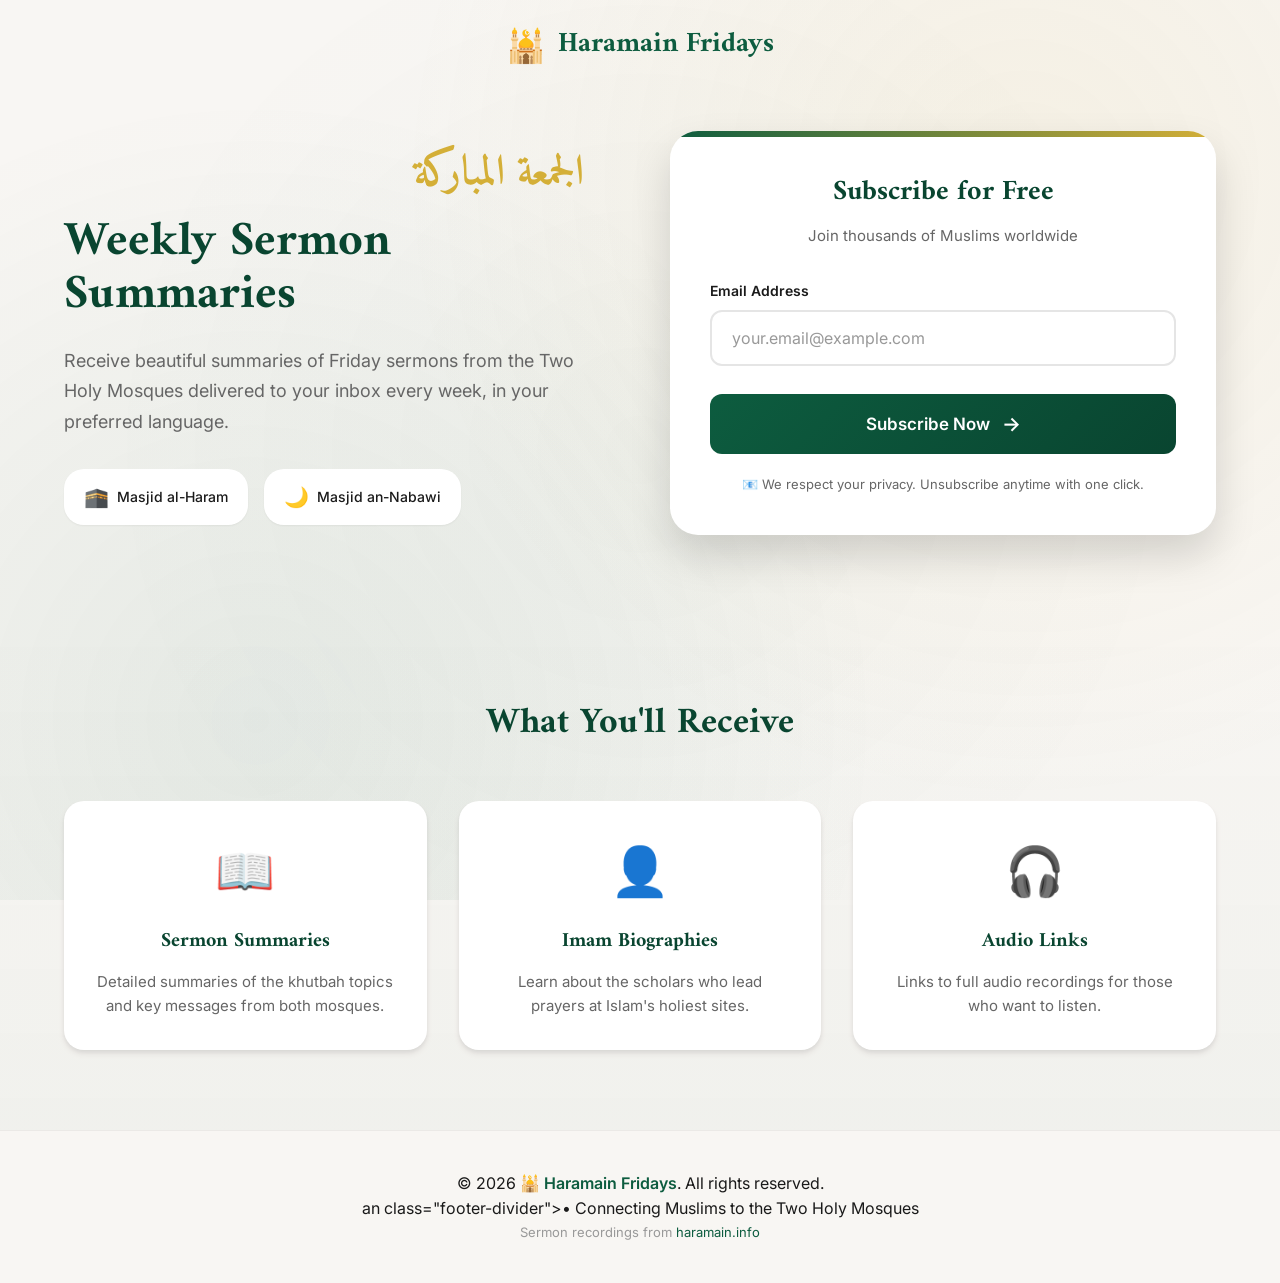
==== website/index.html @ d0ba0ccd "Rebrand to Haramain Fridays" ====
<!DOCTYPE html>
<html lang="en">

<head>
    <meta charset="UTF-8">
    <meta name="viewport" content="width=device-width, initial-scale=1.0">
    <title>Haramain Fridays - Weekly Sermon Summaries</title>
    <meta name="description"
        content="Subscribe to receive weekly Friday sermon summaries from Masjid al-Haram and Masjid an-Nabawi in your preferred language.">
    <link rel="stylesheet" href="index.css">
    <link rel="preconnect" href="https://fonts.googleapis.com">
    <link rel="preconnect" href="https://fonts.gstatic.com" crossorigin>
    <link
        href="https://fonts.googleapis.com/css2?family=Amiri:wght@400;700&family=Inter:wght@400;500;600;700&display=swap"
        rel="stylesheet">
</head>

<body>
    <div class="background-pattern"></div>

    <header>
        <nav class="container">
            <div class="logo">
                <span class="logo-icon">🕌</span>
                <span class="logo-text">Haramain Fridays</span>
            </div>
        </nav>
    </header>

    <main>
        <section class="hero">
            <div class="container">
                <div class="hero-content">
                    <h1 class="hero-title">
                        <span class="arabic-text">الجمعة المباركة</span>
                        <span class="english-text">Weekly Sermon Summaries</span>
                    </h1>
                    <p class="hero-subtitle">
                        Receive beautiful summaries of Friday sermons from the Two Holy Mosques
                        delivered to your inbox every week, in your preferred language.
                    </p>

                    <div class="features">
                        <div class="feature">
                            <span class="feature-icon">🕋</span>
                            <span>Masjid al-Haram</span>
                        </div>
                        <div class="feature">
                            <span class="feature-icon">🌙</span>
                            <span>Masjid an-Nabawi</span>
                        </div>

                    </div>
                </div>

                <div class="subscribe-card" id="subscribe-section">
                    <div class="card-header">
                        <h2>Subscribe for Free</h2>
                        <p>Join thousands of Muslims worldwide</p>
                    </div>

                    <form id="subscribe-form" class="subscribe-form">
                        <div class="form-group">
                            <label for="email">Email Address</label>
                            <input type="email" id="email" name="email" placeholder="your.email@example.com" required
                                autocomplete="email">
                        </div>

                        <input type="hidden" id="language" name="language" value="en">

                        <button type="submit" class="btn-subscribe" id="submit-btn">
                            <span class="btn-text">Subscribe Now</span>
                            <span class="btn-icon">→</span>
                        </button>
                    </form>

                    <div id="success-message" class="success-message hidden">
                        <div class="success-icon">✓</div>
                        <h3>Subscription Confirmed!</h3>
                        <p>Jazakallah Khair! You'll receive your first sermon summary this Friday.</p>
                    </div>

                    <div id="error-message" class="error-message hidden">
                        <p></p>
                    </div>

                    <p class="privacy-note">
                        📧 We respect your privacy. Unsubscribe anytime with one click.
                    </p>
                </div>
            </div>
        </section>

        <section class="preview-section">
            <div class="container">
                <h2 class="section-title">What You'll Receive</h2>
                <div class="preview-grid">
                    <div class="preview-item">
                        <div class="preview-icon">📖</div>
                        <h3>Sermon Summaries</h3>
                        <p>Detailed summaries of the khutbah topics and key messages from both mosques.</p>
                    </div>
                    <div class="preview-item">
                        <div class="preview-icon">👤</div>
                        <h3>Imam Biographies</h3>
                        <p>Learn about the scholars who lead prayers at Islam's holiest sites.</p>
                    </div>
                    <div class="preview-item">
                        <div class="preview-icon">🎧</div>
                        <h3>Audio Links</h3>
                        <p>Links to full audio recordings for those who want to listen.</p>
                    </div>
                </div>
            </div>
        </section>
    </main>

    <footer>
        <div class="container">
            <p class="copyright">&copy; 2026 <span class="footer-brand">🕌 Haramain Fridays</span>. All rights reserved.
            </p>an class="footer-divider">•</span>
            <span>Connecting Muslims to the Two Holy Mosques</span>
            </p>
            <p class="footer-copyright">
                Sermon recordings from <a href="http://www.haramain.info" target="_blank">haramain.info</a>
            </p>
        </div>
    </footer>

    <script>
        const form = document.getElementById('subscribe-form');
        const submitBtn = document.getElementById('submit-btn');
        const successMessage = document.getElementById('success-message');
        const errorMessage = document.getElementById('error-message');

        form.addEventListener('submit', async (e) => {
            e.preventDefault();

            const email = document.getElementById('email').value;
            const language = document.getElementById('language').value;

            // Disable button and show loading
            submitBtn.disabled = true;
            submitBtn.querySelector('.btn-text').textContent = 'Subscribing...';

            try {
                const response = await fetch('/subscribe', {
                    method: 'POST',
                    headers: {
                        'Content-Type': 'application/json',
                    },
                    body: JSON.stringify({ email, language }),
                });

                const data = await response.json();

                if (response.ok) {
                    form.classList.add('hidden');
                    successMessage.classList.remove('hidden');
                    errorMessage.classList.add('hidden');
                } else {
                    throw new Error(data.error || 'Subscription failed');
                }
            } catch (error) {
                errorMessage.querySelector('p').textContent = error.message;
                errorMessage.classList.remove('hidden');
                submitBtn.disabled = false;
                submitBtn.querySelector('.btn-text').textContent = 'Subscribe Now';
            }
        });
    </script>
</body>

</html>
---- website/index.css ----
/* ===== CSS Variables ===== */
:root {
    --color-primary: #0d5c3f;
    --color-primary-dark: #094530;
    --color-primary-light: #1a7a54;
    --color-gold: #d4af37;
    --color-gold-light: #e8c864;
    --color-background: #f8f6f3;
    --color-surface: #ffffff;
    --color-text: #1a1a1a;
    --color-text-muted: #666666;
    --color-success: #10b981;
    --color-error: #ef4444;
    
    --font-heading: 'Amiri', serif;
    --font-body: 'Inter', -apple-system, BlinkMacSystemFont, sans-serif;
    
    --shadow-sm: 0 1px 2px rgba(0, 0, 0, 0.05);
    --shadow-md: 0 4px 6px rgba(0, 0, 0, 0.07), 0 2px 4px rgba(0, 0, 0, 0.05);
    --shadow-lg: 0 10px 25px rgba(0, 0, 0, 0.1), 0 5px 10px rgba(0, 0, 0, 0.05);
    --shadow-xl: 0 20px 40px rgba(0, 0, 0, 0.15);
    
    --radius-sm: 8px;
    --radius-md: 12px;
    --radius-lg: 20px;
    --radius-xl: 28px;
}

/* ===== Reset & Base ===== */
*, *::before, *::after {
    box-sizing: border-box;
    margin: 0;
    padding: 0;
}

html {
    scroll-behavior: smooth;
}

body {
    font-family: var(--font-body);
    background: var(--color-background);
    color: var(--color-text);
    line-height: 1.6;
    min-height: 100vh;
    overflow-x: hidden;
}

.container {
    width: 100%;
    max-width: 1200px;
    margin: 0 auto;
    padding: 0 24px;
}

/* ===== Background Pattern ===== */
.background-pattern {
    position: fixed;
    top: 0;
    left: 0;
    right: 0;
    bottom: 0;
    background: 
        radial-gradient(circle at 20% 80%, rgba(13, 92, 63, 0.08) 0%, transparent 50%),
        radial-gradient(circle at 80% 20%, rgba(212, 175, 55, 0.08) 0%, transparent 50%),
        radial-gradient(circle at 50% 50%, rgba(13, 92, 63, 0.03) 0%, transparent 70%);
    pointer-events: none;
    z-index: -1;
}

/* ===== Header ===== */
header {
    padding: 20px 0;
    position: relative;
    z-index: 10;
}

nav {
    display: flex;
    justify-content: center;
    align-items: center;
}

.logo {
    display: flex;
    align-items: center;
    gap: 12px;
}

.logo-icon {
    font-size: 32px;
}

.logo-text {
    font-family: var(--font-heading);
    font-size: 28px;
    font-weight: 700;
    color: var(--color-primary);
}

/* ===== Hero Section ===== */
.hero {
    padding: 40px 0 80px;
}

.hero .container {
    display: grid;
    grid-template-columns: 1fr 1fr;
    gap: 60px;
    align-items: center;
}

.hero-content {
    max-width: 520px;
}

.hero-title {
    margin-bottom: 24px;
}

.arabic-text {
    display: block;
    font-family: var(--font-heading);
    font-size: 42px;
    color: var(--color-gold);
    margin-bottom: 8px;
    direction: rtl;
}

.english-text {
    display: block;
    font-family: var(--font-heading);
    font-size: 48px;
    font-weight: 700;
    color: var(--color-primary-dark);
    line-height: 1.1;
}

.hero-subtitle {
    font-size: 18px;
    color: var(--color-text-muted);
    margin-bottom: 32px;
    line-height: 1.7;
}

.features {
    display: flex;
    flex-wrap: wrap;
    gap: 16px;
}

.feature {
    display: flex;
    align-items: center;
    gap: 8px;
    background: var(--color-surface);
    padding: 12px 20px;
    border-radius: var(--radius-lg);
    box-shadow: var(--shadow-sm);
    font-size: 14px;
    font-weight: 500;
    color: var(--color-text);
}

.feature-icon {
    font-size: 20px;
}

/* ===== Subscribe Card ===== */
.subscribe-card {
    background: var(--color-surface);
    border-radius: var(--radius-xl);
    padding: 40px;
    box-shadow: var(--shadow-xl);
    position: relative;
    overflow: hidden;
}

.subscribe-card::before {
    content: '';
    position: absolute;
    top: 0;
    left: 0;
    right: 0;
    height: 6px;
    background: linear-gradient(90deg, var(--color-primary), var(--color-gold));
}

.card-header {
    text-align: center;
    margin-bottom: 32px;
}

.card-header h2 {
    font-family: var(--font-heading);
    font-size: 28px;
    color: var(--color-primary-dark);
    margin-bottom: 8px;
}

.card-header p {
    color: var(--color-text-muted);
    font-size: 15px;
}

/* ===== Form Styles ===== */
.subscribe-form {
    display: flex;
    flex-direction: column;
    gap: 20px;
}

.form-group {
    display: flex;
    flex-direction: column;
    gap: 8px;
}

.form-group label {
    font-size: 14px;
    font-weight: 600;
    color: var(--color-text);
}

.form-group input,
.form-group select {
    padding: 16px 20px;
    border: 2px solid #e5e5e5;
    border-radius: var(--radius-md);
    font-size: 16px;
    font-family: var(--font-body);
    transition: all 0.2s ease;
    background: var(--color-surface);
}

.form-group input:focus,
.form-group select:focus {
    outline: none;
    border-color: var(--color-primary);
    box-shadow: 0 0 0 4px rgba(13, 92, 63, 0.1);
}

.form-group input::placeholder {
    color: #999;
}

.btn-subscribe {
    display: flex;
    align-items: center;
    justify-content: center;
    gap: 12px;
    padding: 18px 32px;
    background: linear-gradient(135deg, var(--color-primary) 0%, var(--color-primary-dark) 100%);
    color: white;
    border: none;
    border-radius: var(--radius-md);
    font-size: 17px;
    font-weight: 600;
    font-family: var(--font-body);
    cursor: pointer;
    transition: all 0.3s ease;
    margin-top: 8px;
}

.btn-subscribe:hover {
    transform: translateY(-2px);
    box-shadow: 0 8px 20px rgba(13, 92, 63, 0.3);
}

.btn-subscribe:active {
    transform: translateY(0);
}

.btn-subscribe:disabled {
    opacity: 0.7;
    cursor: not-allowed;
    transform: none;
}

.btn-icon {
    font-size: 20px;
    transition: transform 0.3s ease;
}

.btn-subscribe:hover .btn-icon {
    transform: translateX(4px);
}

.privacy-note {
    text-align: center;
    font-size: 13px;
    color: var(--color-text-muted);
    margin-top: 20px;
}

/* ===== Success/Error Messages ===== */
.success-message {
    text-align: center;
    padding: 24px;
}

.success-icon {
    width: 64px;
    height: 64px;
    background: var(--color-success);
    color: white;
    border-radius: 50%;
    display: flex;
    align-items: center;
    justify-content: center;
    font-size: 32px;
    margin: 0 auto 16px;
    animation: scaleIn 0.5s ease;
}

@keyframes scaleIn {
    from {
        transform: scale(0);
        opacity: 0;
    }
    to {
        transform: scale(1);
        opacity: 1;
    }
}

.success-message h3 {
    font-family: var(--font-heading);
    font-size: 24px;
    color: var(--color-primary-dark);
    margin-bottom: 8px;
}

.success-message p {
    color: var(--color-text-muted);
}

.error-message {
    background: #fef2f2;
    border: 1px solid #fecaca;
    color: var(--color-error);
    padding: 12px 16px;
    border-radius: var(--radius-sm);
    margin-top: 16px;
    text-align: center;
}

.hidden {
    display: none !important;
}

/* ===== Preview Section ===== */
.preview-section {
    padding: 80px 0;
    background: linear-gradient(180deg, transparent 0%, rgba(13, 92, 63, 0.03) 100%);
}

.section-title {
    font-family: var(--font-heading);
    font-size: 36px;
    color: var(--color-primary-dark);
    text-align: center;
    margin-bottom: 48px;
}

.preview-grid {
    display: grid;
    grid-template-columns: repeat(3, 1fr);
    gap: 32px;
}

.preview-item {
    background: var(--color-surface);
    padding: 32px;
    border-radius: var(--radius-lg);
    text-align: center;
    box-shadow: var(--shadow-md);
    transition: transform 0.3s ease, box-shadow 0.3s ease;
}

.preview-item:hover {
    transform: translateY(-4px);
    box-shadow: var(--shadow-lg);
}

.preview-icon {
    font-size: 48px;
    margin-bottom: 16px;
}

.preview-item h3 {
    font-family: var(--font-heading);
    font-size: 20px;
    color: var(--color-primary-dark);
    margin-bottom: 12px;
}

.preview-item p {
    font-size: 15px;
    color: var(--color-text-muted);
    line-height: 1.6;
}

/* ===== Footer ===== */
footer {
    padding: 40px 0;
    border-top: 1px solid rgba(0, 0, 0, 0.05);
    text-align: center;
}

.footer-text {
    display: flex;
    align-items: center;
    justify-content: center;
    gap: 12px;
    font-size: 15px;
    color: var(--color-text-muted);
    margin-bottom: 12px;
}

.footer-brand {
    font-weight: 600;
    color: var(--color-primary);
}

.footer-divider {
    opacity: 0.3;
}

.footer-copyright {
    font-size: 13px;
    color: #999;
}

.footer-copyright a {
    color: var(--color-primary);
    text-decoration: none;
}

.footer-copyright a:hover {
    text-decoration: underline;
}

/* ===== Responsive Design ===== */
@media (max-width: 968px) {
    .hero .container {
        grid-template-columns: 1fr;
        gap: 48px;
    }
    
    .hero-content {
        max-width: 100%;
        text-align: center;
    }
    
    .features {
        justify-content: center;
    }
    
    .preview-grid {
        grid-template-columns: 1fr;
        max-width: 400px;
        margin: 0 auto;
    }
}

@media (max-width: 640px) {
    .arabic-text {
        font-size: 32px;
    }
    
    .english-text {
        font-size: 36px;
    }
    
    .subscribe-card {
        padding: 28px 24px;
    }
    
    .card-header h2 {
        font-size: 24px;
    }
    
    .footer-text {
        flex-direction: column;
        gap: 8px;
    }
    
    .footer-divider {
        display: none;
    }
}
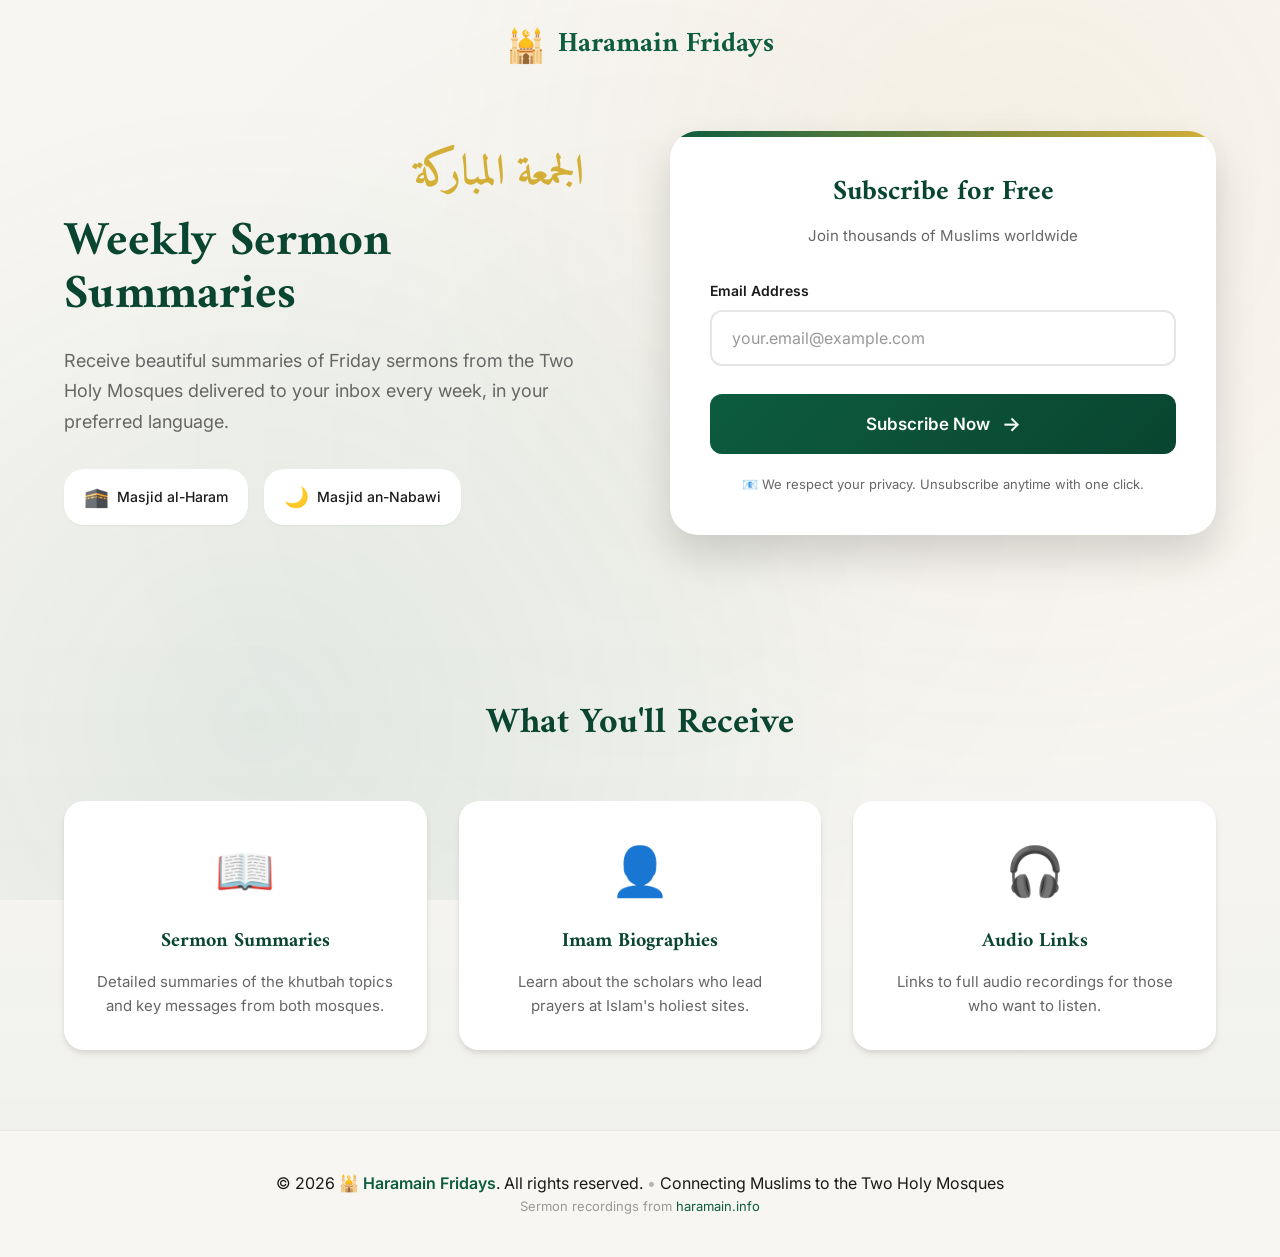
==== commit 842f1e5e: "Fix footer HTML artifact" ====
--- a/website/index.html
+++ b/website/index.html
@@ -117,9 +117,10 @@
 
     <footer>
         <div class="container">
-            <p class="copyright">&copy; 2026 <span class="footer-brand">🕌 Haramain Fridays</span>. All rights reserved.
-            </p>an class="footer-divider">•</span>
-            <span>Connecting Muslims to the Two Holy Mosques</span>
+            <p class="copyright">
+                &copy; 2026 <span class="footer-brand">🕌 Haramain Fridays</span>. All rights reserved.
+                <span class="footer-divider">•</span>
+                <span>Connecting Muslims to the Two Holy Mosques</span>
             </p>
             <p class="footer-copyright">
                 Sermon recordings from <a href="http://www.haramain.info" target="_blank">haramain.info</a>
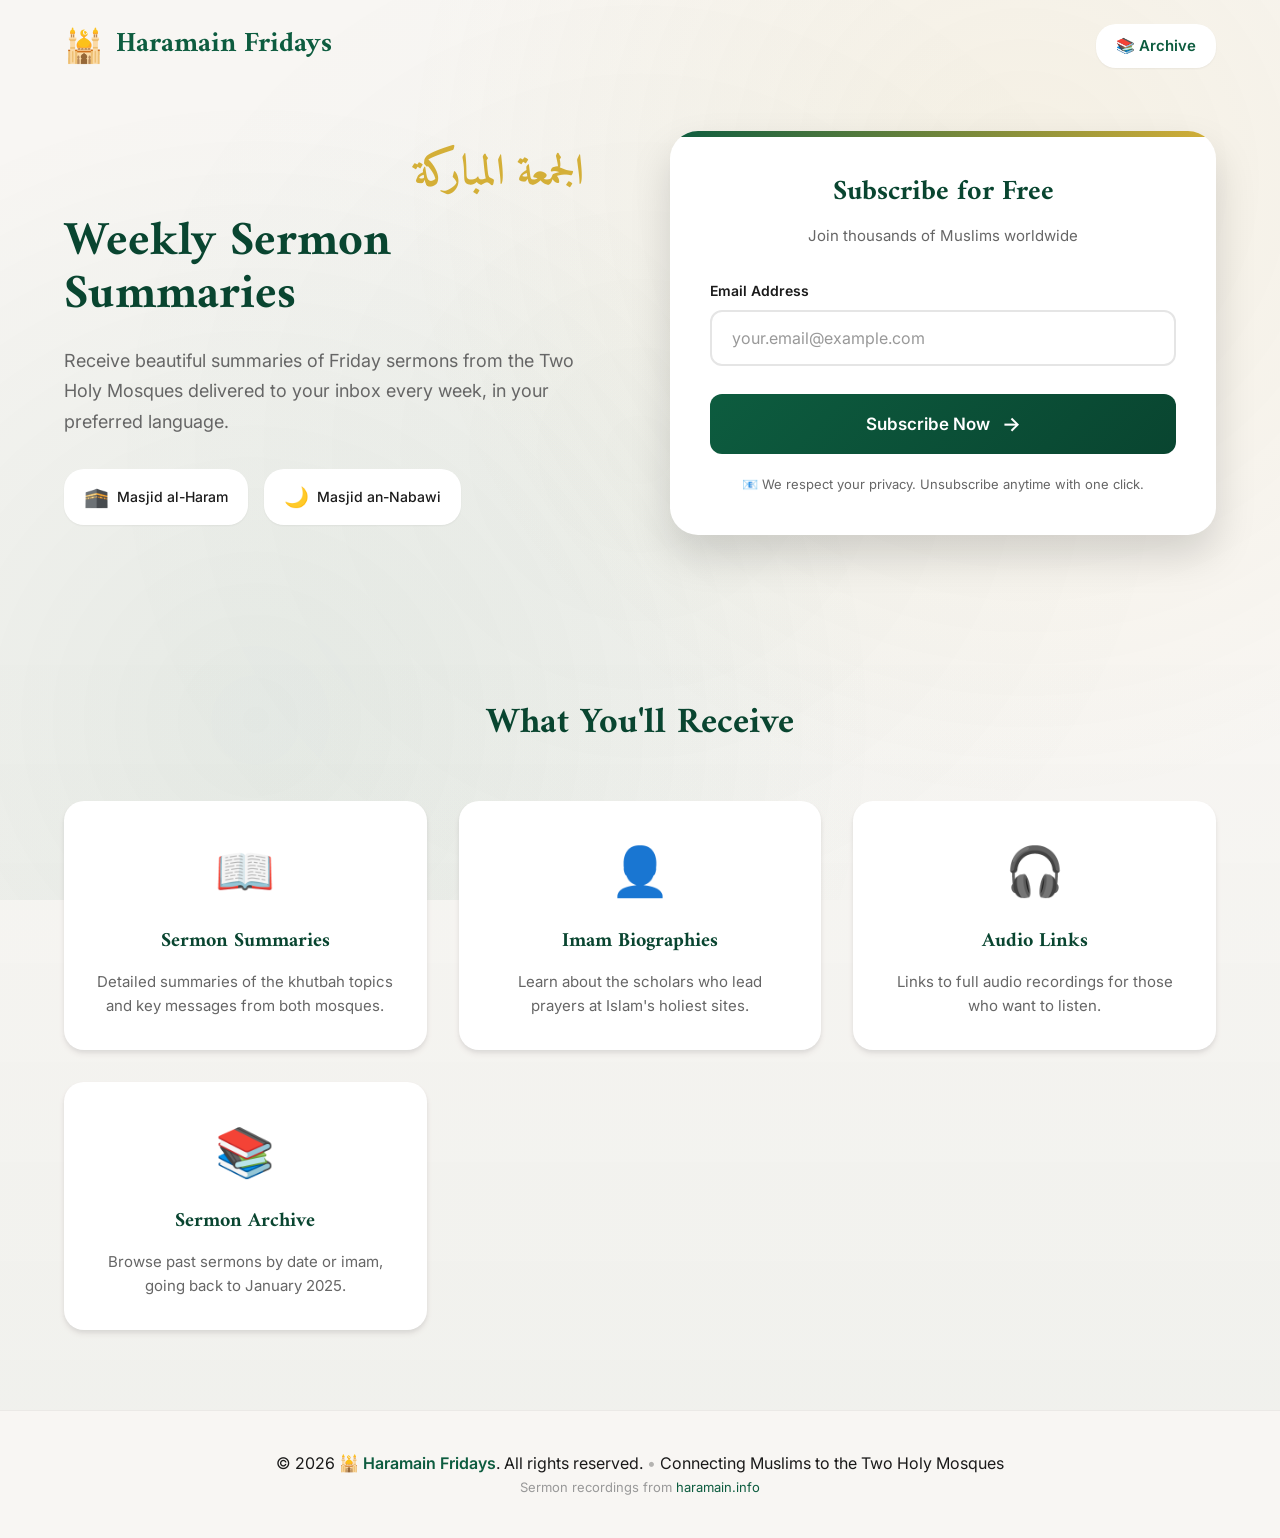
==== commit 3dc55d56: "Add sermon archive feature with calendar and imam views - New archive page with Pick by Date (calend" ====
--- a/website/index.html
+++ b/website/index.html
@@ -8,6 +8,7 @@
     <meta name="description"
         content="Subscribe to receive weekly Friday sermon summaries from Masjid al-Haram and Masjid an-Nabawi in your preferred language.">
     <link rel="stylesheet" href="index.css">
+    <link rel="stylesheet" href="archive.css">
     <link rel="preconnect" href="https://fonts.googleapis.com">
     <link rel="preconnect" href="https://fonts.gstatic.com" crossorigin>
     <link
@@ -23,6 +24,9 @@
             <div class="logo">
                 <span class="logo-icon">🕌</span>
                 <span class="logo-text">Haramain Fridays</span>
+            </div>
+            <div class="nav-links">
+                <a href="/archive" class="nav-link">📚 Archive</a>
             </div>
         </nav>
     </header>
@@ -110,6 +114,11 @@
                         <h3>Audio Links</h3>
                         <p>Links to full audio recordings for those who want to listen.</p>
                     </div>
+                    <div class="preview-item">
+                        <div class="preview-icon">📚</div>
+                        <h3><a href="/archive" style="color: inherit; text-decoration: none;">Sermon Archive</a></h3>
+                        <p>Browse past sermons by date or imam, going back to January 2025.</p>
+                    </div>
                 </div>
             </div>
         </section>
--- a/website/archive.css
+++ b/website/archive.css
@@ -0,0 +1,662 @@
+/* ===== Archive Page Styles ===== */
+
+/* Nav Links */
+nav {
+    justify-content: space-between;
+}
+
+.nav-links {
+    display: flex;
+    gap: 16px;
+    align-items: center;
+}
+
+.nav-link {
+    font-family: var(--font-body);
+    font-size: 15px;
+    font-weight: 600;
+    color: var(--color-primary);
+    text-decoration: none;
+    padding: 10px 20px;
+    border-radius: var(--radius-lg);
+    background: var(--color-surface);
+    box-shadow: var(--shadow-sm);
+    transition: all 0.3s ease;
+}
+
+.nav-link:hover,
+.nav-link.active {
+    background: var(--color-primary);
+    color: white;
+    box-shadow: var(--shadow-md);
+    transform: translateY(-1px);
+}
+
+.logo {
+    text-decoration: none;
+}
+
+/* Archive Hero */
+.archive-hero {
+    padding: 40px 0 24px;
+    text-align: center;
+}
+
+.archive-title {
+    margin-bottom: 12px;
+}
+
+.archive-subtitle {
+    font-size: 17px;
+    color: var(--color-text-muted);
+    max-width: 500px;
+    margin: 0 auto;
+}
+
+/* Tab Buttons */
+.archive-tabs-section {
+    padding: 0 0 32px;
+}
+
+.tab-buttons {
+    display: flex;
+    gap: 12px;
+    justify-content: center;
+}
+
+.tab-btn {
+    display: flex;
+    align-items: center;
+    gap: 10px;
+    padding: 14px 28px;
+    border: 2px solid #e5e5e5;
+    border-radius: var(--radius-lg);
+    background: var(--color-surface);
+    font-family: var(--font-body);
+    font-size: 15px;
+    font-weight: 600;
+    color: var(--color-text-muted);
+    cursor: pointer;
+    transition: all 0.3s ease;
+    box-shadow: var(--shadow-sm);
+}
+
+.tab-btn:hover {
+    border-color: var(--color-primary-light);
+    color: var(--color-primary);
+    transform: translateY(-2px);
+    box-shadow: var(--shadow-md);
+}
+
+.tab-btn.active {
+    background: linear-gradient(135deg, var(--color-primary) 0%, var(--color-primary-dark) 100%);
+    color: white;
+    border-color: transparent;
+    box-shadow: 0 6px 20px rgba(13, 92, 63, 0.3);
+}
+
+.tab-icon {
+    font-size: 20px;
+}
+
+.tab-content {
+    display: none;
+    padding-bottom: 60px;
+}
+
+.tab-content.active {
+    display: block;
+    animation: fadeIn 0.3s ease;
+}
+
+@keyframes fadeIn {
+    from {
+        opacity: 0;
+        transform: translateY(10px);
+    }
+
+    to {
+        opacity: 1;
+        transform: translateY(0);
+    }
+}
+
+/* ===== Calendar ===== */
+.calendar-card {
+    background: var(--color-surface);
+    border-radius: var(--radius-xl);
+    padding: 32px;
+    box-shadow: var(--shadow-lg);
+    max-width: 600px;
+    margin: 0 auto;
+    position: relative;
+    overflow: hidden;
+}
+
+.calendar-card::before {
+    content: '';
+    position: absolute;
+    top: 0;
+    left: 0;
+    right: 0;
+    height: 5px;
+    background: linear-gradient(90deg, var(--color-primary), var(--color-gold));
+}
+
+.calendar-nav {
+    display: flex;
+    align-items: center;
+    justify-content: space-between;
+    margin-bottom: 24px;
+}
+
+.cal-nav-btn {
+    width: 42px;
+    height: 42px;
+    border: none;
+    background: var(--color-background);
+    border-radius: 50%;
+    font-size: 22px;
+    color: var(--color-primary);
+    cursor: pointer;
+    transition: all 0.2s ease;
+    display: flex;
+    align-items: center;
+    justify-content: center;
+    font-weight: bold;
+}
+
+.cal-nav-btn:hover {
+    background: var(--color-primary);
+    color: white;
+    transform: scale(1.1);
+}
+
+.cal-month-title {
+    font-family: var(--font-heading);
+    font-size: 24px;
+    color: var(--color-primary-dark);
+}
+
+.calendar-grid {
+    display: grid;
+    grid-template-columns: repeat(7, 1fr);
+    gap: 4px;
+    margin-bottom: 4px;
+}
+
+.cal-header {
+    padding: 8px 4px;
+    text-align: center;
+    font-size: 12px;
+    font-weight: 600;
+    color: var(--color-text-muted);
+    text-transform: uppercase;
+    letter-spacing: 0.5px;
+}
+
+.calendar-days {
+    display: grid;
+    grid-template-columns: repeat(7, 1fr);
+    gap: 4px;
+}
+
+.cal-day {
+    aspect-ratio: 1;
+    display: flex;
+    align-items: center;
+    justify-content: center;
+    font-size: 14px;
+    font-weight: 500;
+    color: var(--color-text-muted);
+    border-radius: 10px;
+    transition: all 0.2s ease;
+    position: relative;
+}
+
+.cal-day.empty {
+    visibility: hidden;
+}
+
+.cal-day.friday {
+    color: var(--color-primary);
+    font-weight: 700;
+}
+
+.cal-day.has-sermon {
+    background: rgba(13, 92, 63, 0.1);
+    color: var(--color-primary);
+    cursor: pointer;
+    font-weight: 700;
+}
+
+.cal-day.has-sermon::after {
+    content: '';
+    position: absolute;
+    bottom: 4px;
+    width: 6px;
+    height: 6px;
+    background: var(--color-gold);
+    border-radius: 50%;
+}
+
+.cal-day.has-sermon:hover {
+    background: var(--color-primary);
+    color: white;
+    transform: scale(1.15);
+    box-shadow: 0 4px 12px rgba(13, 92, 63, 0.3);
+}
+
+.cal-day.has-sermon:hover::after {
+    background: white;
+}
+
+.cal-day.selected {
+    background: var(--color-primary) !important;
+    color: white !important;
+    box-shadow: 0 4px 12px rgba(13, 92, 63, 0.3);
+}
+
+.cal-day.selected::after {
+    background: white !important;
+}
+
+.cal-day.today {
+    box-shadow: inset 0 0 0 2px var(--color-gold);
+}
+
+.cal-day.future {
+    opacity: 0.3;
+}
+
+/* ===== Sermon Detail Card ===== */
+.sermon-detail-card {
+    max-width: 600px;
+    margin: 24px auto 0;
+    background: var(--color-surface);
+    border-radius: var(--radius-xl);
+    padding: 32px;
+    box-shadow: var(--shadow-lg);
+    animation: slideUp 0.3s ease;
+}
+
+@keyframes slideUp {
+    from {
+        opacity: 0;
+        transform: translateY(20px);
+    }
+
+    to {
+        opacity: 1;
+        transform: translateY(0);
+    }
+}
+
+.detail-date {
+    text-align: center;
+    margin-bottom: 28px;
+    padding-bottom: 20px;
+    border-bottom: 2px solid rgba(13, 92, 63, 0.1);
+}
+
+.detail-day {
+    display: block;
+    font-family: var(--font-heading);
+    font-size: 26px;
+    color: var(--color-primary-dark);
+    font-weight: 700;
+}
+
+.detail-label {
+    display: block;
+    font-size: 13px;
+    color: var(--color-text-muted);
+    text-transform: uppercase;
+    letter-spacing: 1px;
+    margin-top: 4px;
+}
+
+.sermon-card-detail {
+    padding: 24px;
+    background: var(--color-background);
+    border-radius: var(--radius-lg);
+    margin-bottom: 16px;
+    border-left: 4px solid var(--color-primary);
+}
+
+.sermon-card-detail:last-child {
+    margin-bottom: 0;
+}
+
+.sermon-header {
+    display: flex;
+    align-items: center;
+    gap: 14px;
+    margin-bottom: 16px;
+}
+
+.mosque-icon {
+    font-size: 32px;
+}
+
+.mosque-name {
+    font-family: var(--font-heading);
+    font-size: 18px;
+    color: var(--color-primary-dark);
+    margin: 0;
+}
+
+.imam-name {
+    font-size: 14px;
+    color: var(--color-text-muted);
+    margin: 2px 0 0;
+}
+
+.sermon-topic {
+    font-size: 16px;
+    font-weight: 600;
+    color: var(--color-gold);
+    margin-bottom: 10px;
+    font-style: italic;
+}
+
+.sermon-summary {
+    font-size: 14px;
+    color: var(--color-text);
+    line-height: 1.7;
+    margin-bottom: 14px;
+}
+
+.audio-link,
+.page-link {
+    display: inline-block;
+    font-size: 13px;
+    font-weight: 600;
+    color: var(--color-primary);
+    text-decoration: none;
+    padding: 6px 14px;
+    background: rgba(13, 92, 63, 0.08);
+    border-radius: var(--radius-sm);
+    margin-right: 8px;
+    transition: all 0.2s ease;
+}
+
+.audio-link:hover,
+.page-link:hover {
+    background: var(--color-primary);
+    color: white;
+}
+
+.no-data {
+    text-align: center;
+    color: var(--color-text-muted);
+    font-style: italic;
+    padding: 24px;
+}
+
+/* ===== Imam View ===== */
+.imam-selector-card {
+    max-width: 500px;
+    margin: 0 auto 32px;
+    background: var(--color-surface);
+    border-radius: var(--radius-xl);
+    padding: 32px;
+    box-shadow: var(--shadow-lg);
+    text-align: center;
+    position: relative;
+    overflow: hidden;
+}
+
+.imam-selector-card::before {
+    content: '';
+    position: absolute;
+    top: 0;
+    left: 0;
+    right: 0;
+    height: 5px;
+    background: linear-gradient(90deg, var(--color-gold), var(--color-primary));
+}
+
+.imam-select-label {
+    display: block;
+    font-family: var(--font-heading);
+    font-size: 22px;
+    color: var(--color-primary-dark);
+    margin-bottom: 16px;
+}
+
+.imam-dropdown {
+    width: 100%;
+    padding: 16px 20px;
+    border: 2px solid #e5e5e5;
+    border-radius: var(--radius-md);
+    font-size: 16px;
+    font-family: var(--font-body);
+    color: var(--color-text);
+    background: var(--color-surface);
+    cursor: pointer;
+    transition: all 0.2s ease;
+    appearance: none;
+    background-image: url("data:image/svg+xml;charset=UTF-8,%3csvg xmlns='http://www.w3.org/2000/svg' viewBox='0 0 24 24' fill='none' stroke='%230d5c3f' stroke-width='2' stroke-linecap='round' stroke-linejoin='round'%3e%3cpolyline points='6 9 12 15 18 9'%3e%3c/polyline%3e%3c/svg%3e");
+    background-repeat: no-repeat;
+    background-position: right 16px center;
+    background-size: 18px;
+}
+
+.imam-dropdown:focus {
+    outline: none;
+    border-color: var(--color-primary);
+    box-shadow: 0 0 0 4px rgba(13, 92, 63, 0.1);
+}
+
+/* Imam Bio Card */
+.imam-bio-card {
+    max-width: 700px;
+    margin: 0 auto 32px;
+    background: var(--color-surface);
+    border-radius: var(--radius-xl);
+    padding: 32px;
+    box-shadow: var(--shadow-lg);
+    animation: fadeIn 0.3s ease;
+}
+
+.imam-bio-header {
+    display: flex;
+    align-items: center;
+    gap: 20px;
+    margin-bottom: 20px;
+}
+
+.imam-avatar {
+    width: 72px;
+    height: 72px;
+    background: linear-gradient(135deg, var(--color-primary) 0%, var(--color-primary-dark) 100%);
+    border-radius: 50%;
+    display: flex;
+    align-items: center;
+    justify-content: center;
+    font-size: 32px;
+    flex-shrink: 0;
+}
+
+.imam-bio-info h2 {
+    font-family: var(--font-heading);
+    font-size: 24px;
+    color: var(--color-primary-dark);
+    margin: 0 0 6px;
+}
+
+.imam-mosque-badge {
+    display: inline-block;
+    font-size: 13px;
+    font-weight: 600;
+    padding: 4px 14px;
+    border-radius: var(--radius-lg);
+}
+
+.mosque-makkah {
+    background: rgba(212, 175, 55, 0.15);
+    color: #a08520;
+}
+
+.mosque-madinah {
+    background: rgba(13, 92, 63, 0.1);
+    color: var(--color-primary);
+}
+
+.imam-bio-text {
+    font-size: 15px;
+    color: var(--color-text);
+    line-height: 1.7;
+    margin-bottom: 20px;
+}
+
+.imam-stats {
+    display: flex;
+    gap: 32px;
+    padding-top: 20px;
+    border-top: 1px solid rgba(0, 0, 0, 0.06);
+}
+
+.stat {
+    display: flex;
+    flex-direction: column;
+    gap: 2px;
+}
+
+.stat-number {
+    font-family: var(--font-heading);
+    font-size: 22px;
+    font-weight: 700;
+    color: var(--color-primary-dark);
+}
+
+.stat-label {
+    font-size: 12px;
+    color: var(--color-text-muted);
+    text-transform: uppercase;
+    letter-spacing: 0.5px;
+}
+
+/* Imam Sermon List */
+.imam-sermons-list {
+    max-width: 700px;
+    margin: 0 auto;
+}
+
+.imam-sermon-item {
+    background: var(--color-surface);
+    border-radius: var(--radius-lg);
+    padding: 24px;
+    margin-bottom: 16px;
+    box-shadow: var(--shadow-md);
+    border-left: 4px solid var(--color-primary);
+    transition: all 0.2s ease;
+    animation: fadeIn 0.3s ease;
+}
+
+.imam-sermon-item:hover {
+    transform: translateY(-2px);
+    box-shadow: var(--shadow-lg);
+}
+
+.sermon-item-header {
+    display: flex;
+    align-items: center;
+    justify-content: space-between;
+    gap: 16px;
+    margin-bottom: 10px;
+    flex-wrap: wrap;
+}
+
+.sermon-item-date {
+    font-size: 14px;
+    font-weight: 600;
+    color: var(--color-primary);
+    white-space: nowrap;
+}
+
+.sermon-item-topic {
+    font-size: 14px;
+    font-weight: 600;
+    color: var(--color-gold);
+    font-style: italic;
+}
+
+.sermon-item-summary {
+    font-size: 14px;
+    color: var(--color-text);
+    line-height: 1.6;
+    margin-bottom: 12px;
+}
+
+.sermon-item-links {
+    display: flex;
+    gap: 8px;
+}
+
+.audio-link-sm,
+.page-link-sm {
+    font-size: 12px;
+    font-weight: 600;
+    color: var(--color-primary);
+    text-decoration: none;
+    padding: 4px 12px;
+    background: rgba(13, 92, 63, 0.06);
+    border-radius: 6px;
+    transition: all 0.2s ease;
+}
+
+.audio-link-sm:hover,
+.page-link-sm:hover {
+    background: var(--color-primary);
+    color: white;
+}
+
+/* Hidden */
+.hidden {
+    display: none !important;
+}
+
+/* ===== Responsive ===== */
+@media (max-width: 640px) {
+    .tab-buttons {
+        flex-direction: column;
+        max-width: 300px;
+        margin: 0 auto;
+    }
+
+    .tab-btn {
+        justify-content: center;
+    }
+
+    .calendar-card {
+        padding: 20px 16px;
+    }
+
+    .cal-day {
+        font-size: 12px;
+    }
+
+    .imam-bio-header {
+        flex-direction: column;
+        text-align: center;
+    }
+
+    .imam-stats {
+        justify-content: center;
+    }
+
+    .sermon-item-header {
+        flex-direction: column;
+        align-items: flex-start;
+    }
+
+    .sermon-detail-card {
+        padding: 20px;
+    }
+
+    .sermon-card-detail {
+        padding: 16px;
+    }
+}
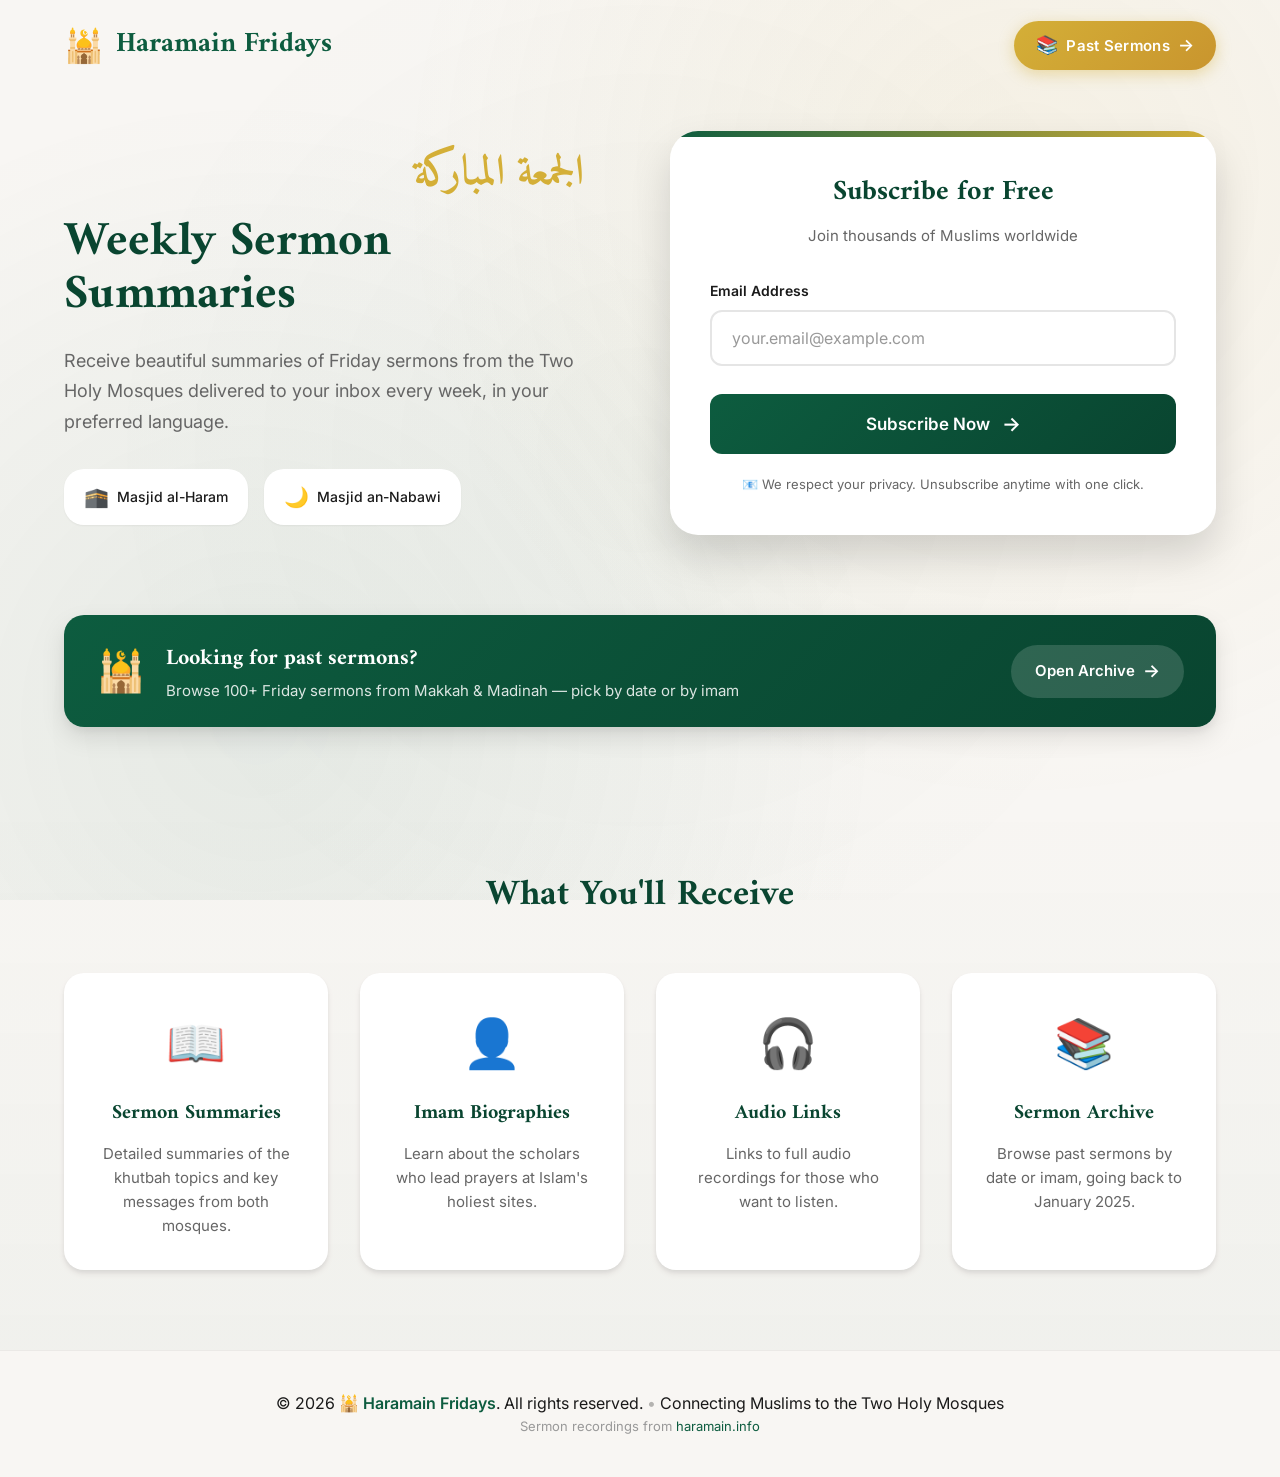
==== commit 0ca447ac: "Make archive link more prominent - gold nav button + CTA banner" ====
--- a/website/index.html
+++ b/website/index.html
@@ -26,7 +26,11 @@
                 <span class="logo-text">Haramain Fridays</span>
             </div>
             <div class="nav-links">
-                <a href="/archive" class="nav-link">📚 Archive</a>
+                <a href="/archive" class="nav-archive-btn">
+                    <span class="nav-archive-icon">📚</span>
+                    <span class="nav-archive-label">Past Sermons</span>
+                    <span class="nav-archive-arrow">→</span>
+                </a>
             </div>
         </nav>
     </header>
@@ -92,6 +96,24 @@
                         📧 We respect your privacy. Unsubscribe anytime with one click.
                     </p>
                 </div>
+            </div>
+        </section>
+
+        <section class="archive-banner">
+            <div class="container">
+                <a href="/archive" class="archive-banner-card">
+                    <div class="archive-banner-content">
+                        <div class="archive-banner-icon">🕌</div>
+                        <div class="archive-banner-text">
+                            <h3>Looking for past sermons?</h3>
+                            <p>Browse 100+ Friday sermons from Makkah & Madinah — pick by date or by imam</p>
+                        </div>
+                    </div>
+                    <div class="archive-banner-action">
+                        <span>Open Archive</span>
+                        <span class="archive-banner-arrow">→</span>
+                    </div>
+                </a>
             </div>
         </section>
 
--- a/website/index.css
+++ b/website/index.css
@@ -11,15 +11,15 @@
     --color-text-muted: #666666;
     --color-success: #10b981;
     --color-error: #ef4444;
-    
+
     --font-heading: 'Amiri', serif;
     --font-body: 'Inter', -apple-system, BlinkMacSystemFont, sans-serif;
-    
+
     --shadow-sm: 0 1px 2px rgba(0, 0, 0, 0.05);
     --shadow-md: 0 4px 6px rgba(0, 0, 0, 0.07), 0 2px 4px rgba(0, 0, 0, 0.05);
     --shadow-lg: 0 10px 25px rgba(0, 0, 0, 0.1), 0 5px 10px rgba(0, 0, 0, 0.05);
     --shadow-xl: 0 20px 40px rgba(0, 0, 0, 0.15);
-    
+
     --radius-sm: 8px;
     --radius-md: 12px;
     --radius-lg: 20px;
@@ -27,7 +27,9 @@
 }
 
 /* ===== Reset & Base ===== */
-*, *::before, *::after {
+*,
+*::before,
+*::after {
     box-sizing: border-box;
     margin: 0;
     padding: 0;
@@ -60,7 +62,7 @@
     left: 0;
     right: 0;
     bottom: 0;
-    background: 
+    background:
         radial-gradient(circle at 20% 80%, rgba(13, 92, 63, 0.08) 0%, transparent 50%),
         radial-gradient(circle at 80% 20%, rgba(212, 175, 55, 0.08) 0%, transparent 50%),
         radial-gradient(circle at 50% 50%, rgba(13, 92, 63, 0.03) 0%, transparent 70%);
@@ -77,8 +79,136 @@
 
 nav {
     display: flex;
-    justify-content: center;
-    align-items: center;
+    justify-content: space-between;
+    align-items: center;
+}
+
+/* ===== Archive Nav Button ===== */
+.nav-archive-btn {
+    display: flex;
+    align-items: center;
+    gap: 8px;
+    padding: 10px 22px;
+    background: linear-gradient(135deg, var(--color-gold) 0%, #c9952e 100%);
+    color: #fff;
+    text-decoration: none;
+    border-radius: 50px;
+    font-family: var(--font-body);
+    font-size: 15px;
+    font-weight: 600;
+    box-shadow: 0 4px 15px rgba(212, 175, 55, 0.4);
+    transition: all 0.3s ease;
+    animation: subtlePulse 2.5s ease-in-out infinite;
+}
+
+.nav-archive-btn:hover {
+    transform: translateY(-2px) scale(1.03);
+    box-shadow: 0 6px 24px rgba(212, 175, 55, 0.55);
+    animation: none;
+}
+
+.nav-archive-icon {
+    font-size: 18px;
+}
+
+.nav-archive-label {
+    letter-spacing: 0.3px;
+}
+
+.nav-archive-arrow {
+    font-size: 17px;
+    transition: transform 0.3s ease;
+}
+
+.nav-archive-btn:hover .nav-archive-arrow {
+    transform: translateX(3px);
+}
+
+@keyframes subtlePulse {
+
+    0%,
+    100% {
+        box-shadow: 0 4px 15px rgba(212, 175, 55, 0.4);
+    }
+
+    50% {
+        box-shadow: 0 4px 24px rgba(212, 175, 55, 0.65);
+    }
+}
+
+/* ===== Archive Banner CTA ===== */
+.archive-banner {
+    padding: 0 0 60px;
+}
+
+.archive-banner-card {
+    display: flex;
+    align-items: center;
+    justify-content: space-between;
+    gap: 24px;
+    padding: 24px 32px;
+    background: linear-gradient(135deg, var(--color-primary) 0%, var(--color-primary-dark) 100%);
+    border-radius: var(--radius-lg);
+    text-decoration: none;
+    color: white;
+    box-shadow: var(--shadow-lg);
+    transition: all 0.3s ease;
+    cursor: pointer;
+}
+
+.archive-banner-card:hover {
+    transform: translateY(-3px);
+    box-shadow: 0 12px 32px rgba(13, 92, 63, 0.35);
+}
+
+.archive-banner-content {
+    display: flex;
+    align-items: center;
+    gap: 20px;
+}
+
+.archive-banner-icon {
+    font-size: 40px;
+    flex-shrink: 0;
+}
+
+.archive-banner-text h3 {
+    font-family: var(--font-heading);
+    font-size: 22px;
+    margin-bottom: 4px;
+}
+
+.archive-banner-text p {
+    font-size: 15px;
+    opacity: 0.85;
+    line-height: 1.4;
+}
+
+.archive-banner-action {
+    display: flex;
+    align-items: center;
+    gap: 8px;
+    padding: 12px 24px;
+    background: rgba(255, 255, 255, 0.15);
+    border-radius: 50px;
+    font-weight: 600;
+    font-size: 15px;
+    white-space: nowrap;
+    transition: background 0.3s ease;
+    flex-shrink: 0;
+}
+
+.archive-banner-card:hover .archive-banner-action {
+    background: rgba(255, 255, 255, 0.25);
+}
+
+.archive-banner-arrow {
+    font-size: 18px;
+    transition: transform 0.3s ease;
+}
+
+.archive-banner-card:hover .archive-banner-arrow {
+    transform: translateX(4px);
 }
 
 .logo {
@@ -318,6 +448,7 @@
         transform: scale(0);
         opacity: 0;
     }
+
     to {
         transform: scale(1);
         opacity: 1;
@@ -365,7 +496,7 @@
 
 .preview-grid {
     display: grid;
-    grid-template-columns: repeat(3, 1fr);
+    grid-template-columns: repeat(4, 1fr);
     gap: 32px;
 }
 
@@ -447,20 +578,29 @@
         grid-template-columns: 1fr;
         gap: 48px;
     }
-    
+
     .hero-content {
         max-width: 100%;
         text-align: center;
     }
-    
+
     .features {
         justify-content: center;
     }
-    
+
     .preview-grid {
-        grid-template-columns: 1fr;
-        max-width: 400px;
+        grid-template-columns: repeat(2, 1fr);
+        max-width: 600px;
         margin: 0 auto;
+    }
+
+    .archive-banner-card {
+        flex-direction: column;
+        text-align: center;
+    }
+
+    .archive-banner-content {
+        flex-direction: column;
     }
 }
 
@@ -468,25 +608,37 @@
     .arabic-text {
         font-size: 32px;
     }
-    
+
     .english-text {
         font-size: 36px;
     }
-    
+
     .subscribe-card {
         padding: 28px 24px;
     }
-    
+
+    .preview-grid {
+        grid-template-columns: 1fr;
+    }
+
+    .nav-archive-label {
+        display: none;
+    }
+
+    .nav-archive-btn {
+        padding: 10px 16px;
+    }
+
     .card-header h2 {
         font-size: 24px;
     }
-    
+
     .footer-text {
         flex-direction: column;
         gap: 8px;
     }
-    
+
     .footer-divider {
         display: none;
     }
-}
+}
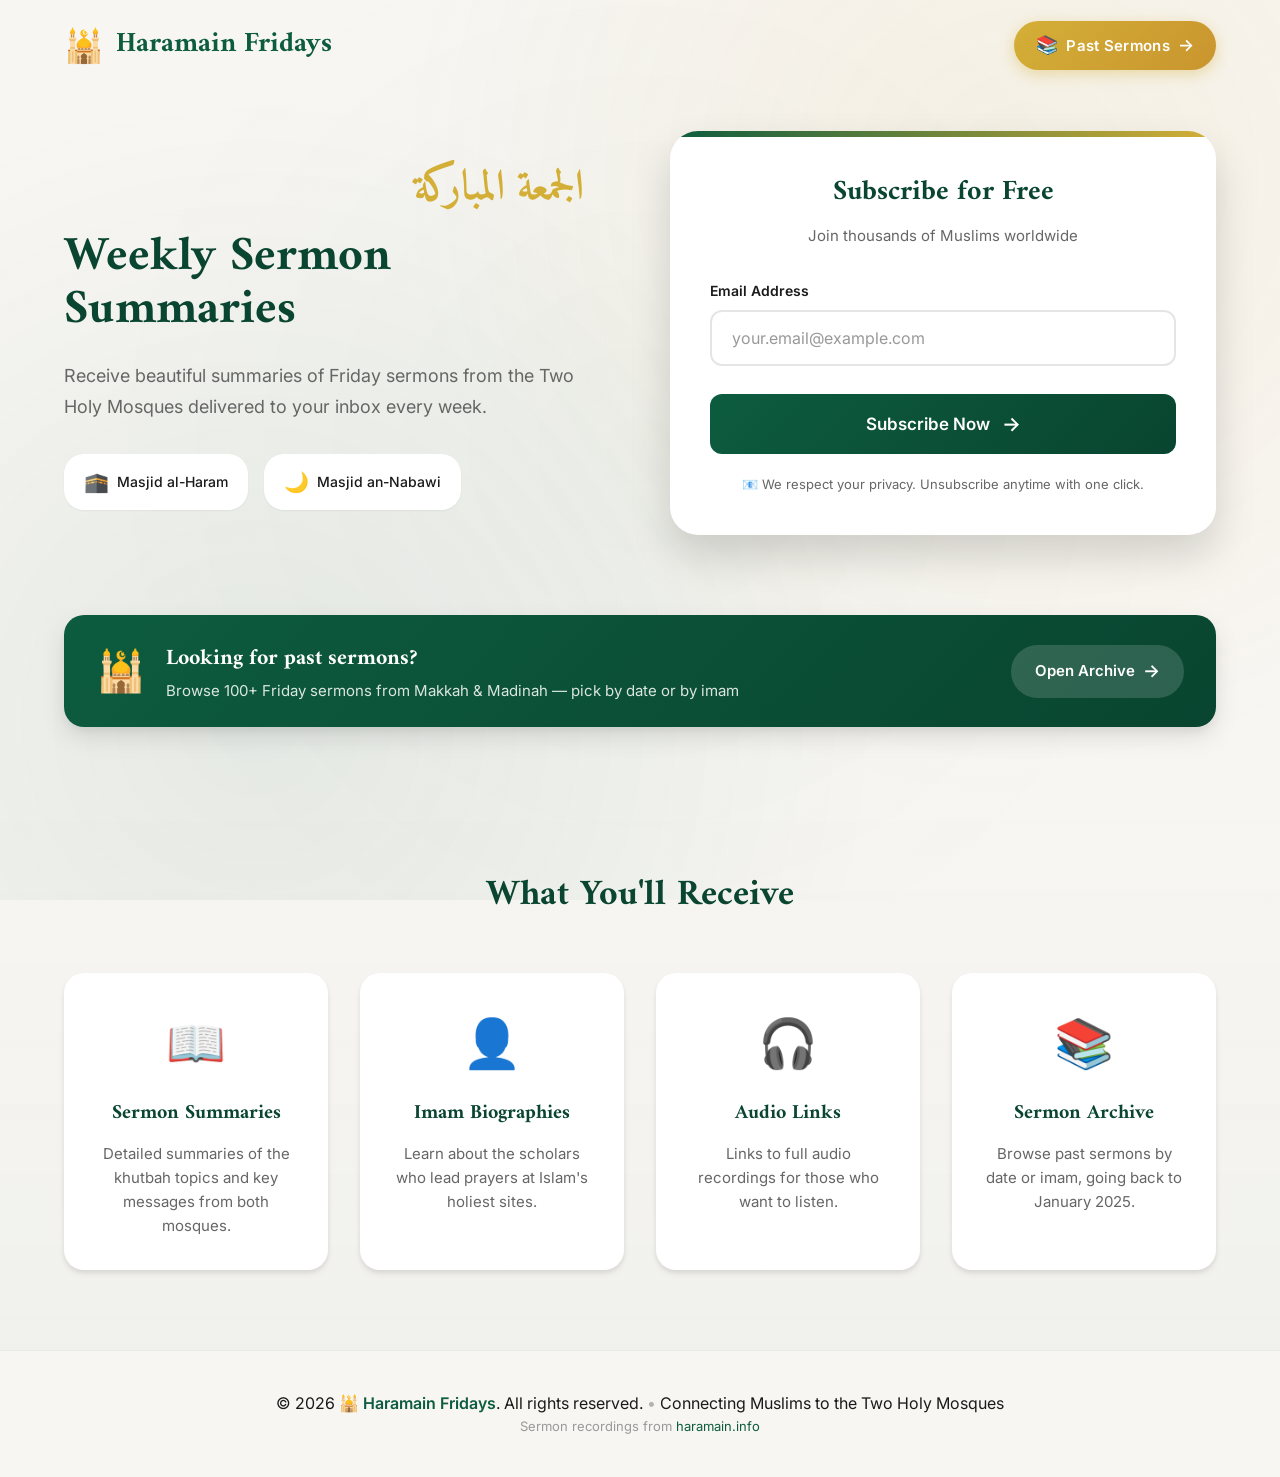
==== commit 918c1dfe: "Remove outdated 'in your preferred language' text" ====
--- a/website/index.html
+++ b/website/index.html
@@ -6,7 +6,7 @@
     <meta name="viewport" content="width=device-width, initial-scale=1.0">
     <title>Haramain Fridays - Weekly Sermon Summaries</title>
     <meta name="description"
-        content="Subscribe to receive weekly Friday sermon summaries from Masjid al-Haram and Masjid an-Nabawi in your preferred language.">
+        content="Subscribe to receive weekly Friday sermon summaries from Masjid al-Haram and Masjid an-Nabawi.">
     <link rel="stylesheet" href="index.css">
     <link rel="stylesheet" href="archive.css">
     <link rel="preconnect" href="https://fonts.googleapis.com">
@@ -45,7 +45,7 @@
                     </h1>
                     <p class="hero-subtitle">
                         Receive beautiful summaries of Friday sermons from the Two Holy Mosques
-                        delivered to your inbox every week, in your preferred language.
+                        delivered to your inbox every week.
                     </p>
 
                     <div class="features">
